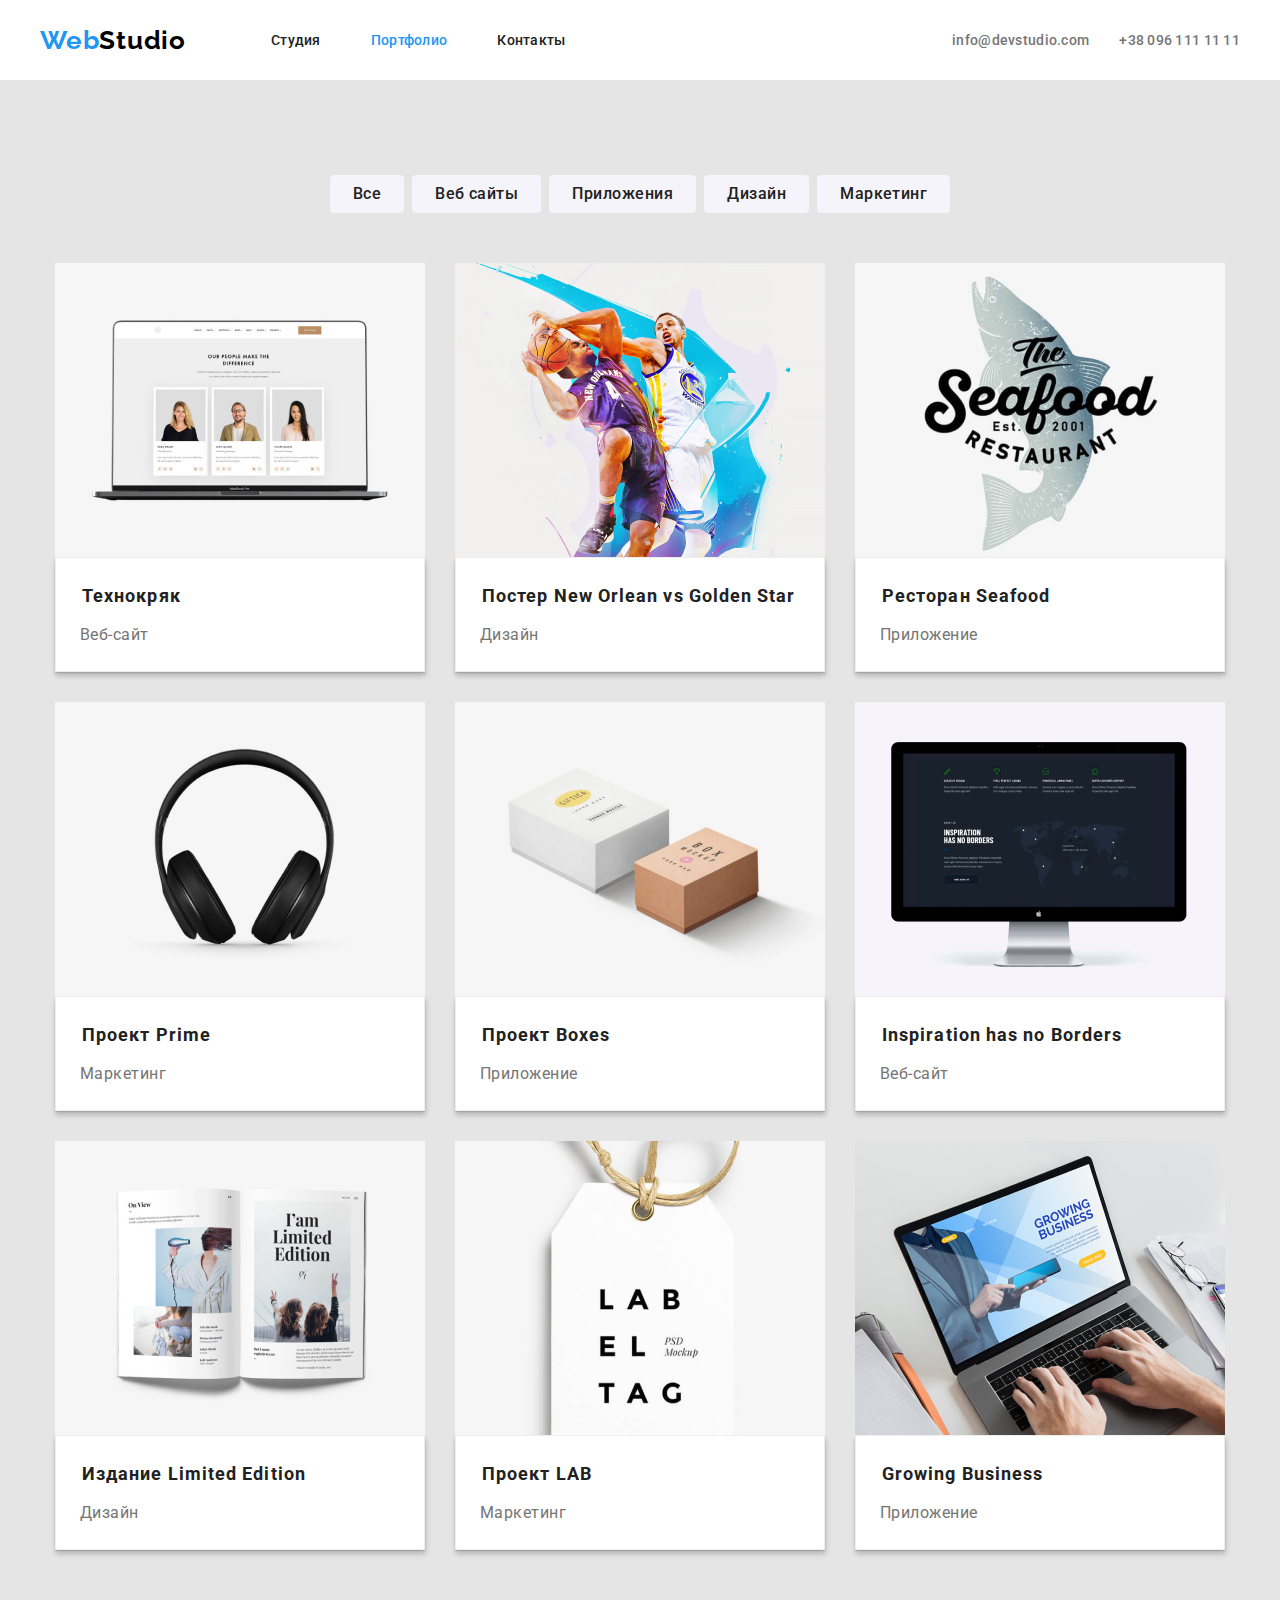
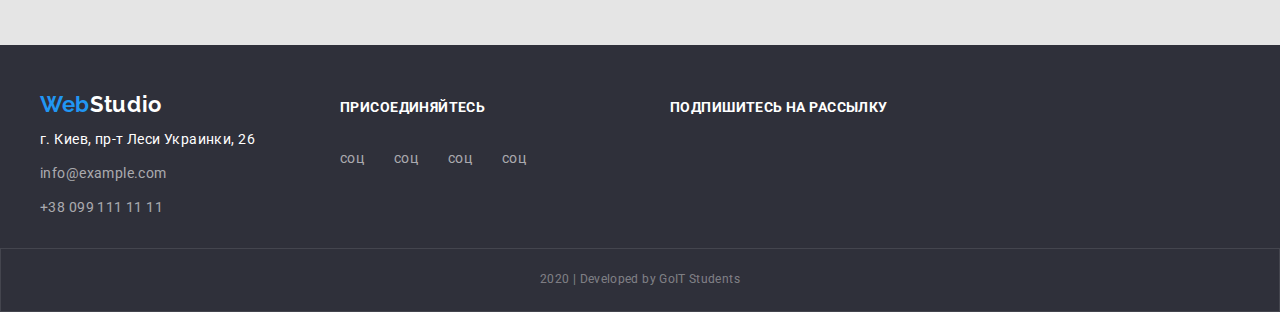
==== portfolio.html @ cdd5b528 "клон" ====
<!DOCTYPE html>
<html lang="ru">
  <head>
    <meta charset="UTF-8" />
    <meta name="viewport" content="width=device-width, initial-scale=1.0" />
    <title>Document</title>
    <link
      rel="stylesheet"
      href="https://cdnjs.cloudflare.com/ajax/libs/modern-normalize/0.6.0/modern-normalize.min.css"
    />
    <link
      href="https://fonts.googleapis.com/css2?family=Raleway:ital,wght@0,700;1,400&family=Roboto:ital,wght@0,400;0,500;0,700;1,900&display=swap"
      rel="stylesheet"
    />
    <link rel="stylesheet" href="./css/style.css" />
  </head>
  <body>
    <header>
      <nav class="container site-navigation">
        <a href="./" class="logo link"
          ><span class="logo-help">Web</span>Studio</a
        >
        <ul class="site-nav list main-list">
          <li>
            <a class="site-nav-link link" href="./index.html">Студия</a>
          </li>
          <li>
            <a class="site-nav-link link main" href="./portfolio.html"
              >Портфолио</a
            >
          </li>
          <li><a class="site-nav-link link" href="#">Контакты</a></li>
        </ul>
        <address class="header-adress">
          <ul class="site-nav list contacts-list">
            <li>
              <a
                class="site-nav-link link contacts"
                href="mailto:info@devstudio.com"
                >info@devstudio.com</a
              >
            </li>
            <li>
              <a class="site-nav-link link contacts" href="tel:+380961111111"
                >+38 096 111 11 11</a
              >
            </li>
          </ul>
        </address>
      </nav>
    </header>
    <main>
      <section class="card-filter container">
        <!--скрытый заголовок-->
        <h1 class="hidden">Что мы умеем</h1>
        <ul class="filter filter-list list">
          <li><button class="filter-button" type="button">Все</button></li>
          <li>
            <button class="filter-button" type="button">Веб сайты</button>
          </li>
          <li>
            <button class="filter-button" type="button">Приложения</button>
          </li>
          <li><button class="filter-button" type="button">Дизайн</button></li>
          <li>
            <button class="filter-button" type="button">Маркетинг</button>
          </li>
        </ul>
        <ul class="card-list list">
          <li>
            <img
              src="./img/portfolio-img/img-(8).jpg"
              alt="фото наших сотрудников"
              width="370"
            />
            <div class="border">
              <h2 class="portfolio-title">Технокряк</h2>
              <p class="portfolio-text">Веб-сайт</p>
              <p class="portfolio-description">
                Технокряк это современная площадка распространения коронавируса.
                Компании используют эту платформу для цифрового шпионажа и атак
                на защищённые сервера конкурентов.
              </p>
            </div>
          </li>
          <li>
            <img
              src="./img/portfolio-img/img.jpg"
              alt="два баскетболиста с мячем"
              width="370"
            />
            <div class="border">
              <h2 class="portfolio-title">Постер New Orlean vs Golden Star</h2>
              <p class="portfolio-text">Дизайн</p>
              <p class="portfolio-description">
                Lorem ipsum...
              </p>
            </div>
          </li>
          <li>
            <img
              src="./img/portfolio-img/img-(1).jpg"
              alt="логотип ресторана"
              width="370"
            />
            <div class="border">
              <h2 class="portfolio-title">Ресторан Seafood</h2>
              <p class="portfolio-text">Приложение</p>
              <p class="portfolio-description">
                Lorem ipsum...
              </p>
            </div>
          </li>
          <li>
            <img
              src="./img/portfolio-img/img-(2).jpg"
              alt="наушники"
              width="370"
            />
            <div class="border">
              <h2 class="portfolio-title">Проект Prime</h2>
              <p class="portfolio-text">Маркетинг</p>
              <p class="portfolio-description">
                Lorem ipsum...
              </p>
            </div>
          </li>
          <li>
            <img
              src="./img/portfolio-img/img-(3).jpg"
              alt="две коробки"
              width="370"
            />
            <div class="border">
              <h2 class="portfolio-title">Проект Boxes</h2>
              <p class="portfolio-text">Приложение</p>
              <p class="portfolio-description">
                Lorem ipsum...
              </p>
            </div>
          </li>
          <li>
            <img
              src="./img/portfolio-img/img-(4).jpg"
              alt="монитор компьютера"
              width="370"
            />
            <div class="border">
              <h2 class="portfolio-title">Inspiration has no Borders</h2>
              <p class="portfolio-text">Веб-сайт</p>
              <p class="portfolio-description">
                Lorem ipsum...
              </p>
            </div>
          </li>
          <li>
            <img
              src="./img/portfolio-img/img-(5).jpg"
              alt="открытая книга"
              width="370"
            />
            <div class="border">
              <h2 class="portfolio-title">Издание Limited Edition</h2>
              <p class="portfolio-text">Дизайн</p>
              <p class="portfolio-description">
                Lorem ipsum...
              </p>
            </div>
          </li>
          <li>
            <img
              src="./img/portfolio-img/img-(6).jpg"
              alt="бирка"
              width="370"
            />
            <div class="border">
              <h2 class="portfolio-title">Проект LAB</h2>
              <p class="portfolio-text">Маркетинг</p>
              <p class="portfolio-description">
                Lorem ipsum...
              </p>
            </div>
          </li>
          <li>
            <img
              src="./img/portfolio-img/img-(7).jpg"
              alt="ноутбук в работе"
              width="370"
            />
            <div class="border">
              <h2 class="portfolio-title">Growing Business</h2>
              <p class="portfolio-text">Приложение</p>
              <p class="portfolio-description">
                Lorem ipsum...
              </p>
            </div>
          </li>
        </ul>
      </section>
    </main>
    <footer class="main-footer">
      <div class="container">
        <div class="wrapper help-container">
          <a class="secondary-logo link" href="./"
            ><span class="secondary-logo-help">Web</span>Studio</a
          >
          <address>
            <p class="main-footer-text">г. Киев, пр-т Леси Украинки, 26</p>
            <ul class="main-footer-list list">
              <li>
                <a class="main-footer-link link" href="mailto:info@example.com"
                  >info@example.com</a
                >
              </li>
              <li>
                <a class="main-footer-link link" href="tel:+380991111111"
                  >+38 099 111 11 11</a
                >
              </li>
            </ul>
          </address>
        </div>
        <div class="wrapper help-icon">
          <b class="text-title">Присоединяйтесь</b>
          <ul class="list">
            <li>
              <a class="main-footer-link link footer-icon" href="#">соц</a>
            </li>
            <li>
              <a class="main-footer-link link footer-icon" href="#">соц</a>
            </li>
            <li>
              <a class="main-footer-link link footer-icon" href="#">соц</a>
            </li>
            <li>
              <a class="main-footer-link link footer-icon" href="#">соц</a>
            </li>
          </ul>
        </div>
        <div class="wrapper help-form">
          <b class="text-title">Подпишитесь на рассылку</b>
          <!--form-->
        </div>
      </div>
      <p class="main-footer-under">2020 | Developed by GoIT Students</p>
    </footer>
  </body>
</html>
---- css/style.css ----
:root {
  --akcent-color: #2196f3;
  --help-color: #ffffff;
  --text-color: #757575;
}

body {
  margin: 0;
  font-family: 'Roboto', sans-serif;
  font-style: normal;
  background-color: #e5e5e5;
  color: #212121;
}
img {
  display: block;
  box-sizing: border-box;
}
.container {
  width: 1230px;
  padding-left: 15px;
  padding-right: 15px;
  margin-left: auto;
  margin-right: auto;
}

.list {
  list-style: none;
  margin: 0;
  padding: 0;
}
.link {
  text-decoration: none;
  color: inherit;
  font-style: normal;
}
/*общие заголовки Ш-2*/
.general-heading {
  display: flex;
  justify-content: center;
  padding: o;
  font-size: 36px;
  line-height: 1.17;
  letter-spacing: 0.03em;
  margin: 0 auto;
}
/*логотип*/
.logo {
  color: #000000;
  font-family: 'Raleway', sans-serif;
  font-weight: bold;
  font-size: 26px;
  line-height: 80px;
  letter-spacing: 0.03em;
  margin-right: 85px;
}
.logo-help {
  color: var(--akcent-color);
}
/*навигация*/
.site-nav-link {
  font-weight: 500;
  font-size: 14px;
  line-height: 1.14;
  letter-spacing: 0.02em;
}
.site-nav-link:hover,
.site-nav-link:focus,
.site-nav-link:active {
  color: var(--akcent-color);
}
.main {
  color: var(--akcent-color);
}
.contacts {
  color: var(--text-color);
}
.site-nav,
.site-navigation {
  display: flex;
}
header {
  background-color: #ffffff;
}
.main-list li:not(:last-child) {
  margin-right: 50px;
}

.site-navigation li .link {
  line-height: 80px;
}
.contacts-list li:not(:last-child) {
  margin-right: 30px;
}
.header-adress {
  margin-left: auto;
}
/*эффективные решения*/
.main-title {
  margin: 0;
  padding: 0;
  font-weight: 900;
  font-size: 44px;
  line-height: 1.36;
  letter-spacing: 0.06em;
  text-transform: uppercase;
  color: var(--help-color);
  width: 700px;
  margin-right: auto;
  margin-left: auto;
  text-align: center;
}
.main-button {
  display: block;
  background-color: var(--akcent-color);
  color: var(--help-color);
  font-family: 'Roboto';
  font-style: normal;
  font-weight: bold;
  font-size: 16px;
  line-height: 1.87;
  text-align: center;
  letter-spacing: 0.06em;
  margin-left: auto;
  margin-right: auto;
  padding: 10px 30px;
  margin-top: 30px;
  border: 1px solid transparent;
}
.galery {
  background: url('../img/Header.jpg') center no-repeat;
  background-size: cover;
  padding-top: 200px;
  padding-bottom: 200px;
}
/* Особенности после главной картинки*/
.features {
  padding-top: 95px;
  padding-bottom: 95px;
}
.features-item {
  width: 270px;
}
.features-item:not(:last-child) {
  margin-right: 30px;
}
.features-list {
  display: flex;
}
.features-item {
  font-size: 14px;
  line-height: 1.14;
  letter-spacing: 0.03em;
  text-transform: uppercase;
}
.features-text {
  margin: 0;
  text-transform: none;
  color: var(--text-color);
  font-style: 14px;
  line-height: 25px;
}
.features-img {
  background-color: #f5f4fa;
  padding: 25px 100px;
}
.features-title {
  margin: 0;
  font-size: 14px;
  line-height: 1.23;
  letter-spacing: 0.03em;
  text-transform: uppercase;
  margin-top: 30px;
  margin-bottom: 10px;
}
/*чем мы занимаемся*/
.job {
  padding-bottom: 95px;
}
.job-list {
  display: flex;
  margin-top: 50px;
}
.job-list li:not(:last-child) {
  margin-right: 30px;
}
.job-list li {
  width: 370px;
}
.job-list img {
  display: block;
}
.job-title {
  font-weight: bold;
  font-size: 14px;
  line-height: 1.14;
  letter-spacing: 0.03em;
  text-transform: uppercase;
  color: var(--help-color);
  text-align: center;
  padding-bottom: 25px;
  padding-top: 25px;
  background-color: rgba(47, 48, 58, 0.8);
  margin: 0;
}
/*наша команда*/
.signature {
  margin: 0;
  margin-left: auto;
  margin-right: auto;
  font-size: 16px;
  line-height: 1.18;
  letter-spacing: 0.03em;
  text-align: center;
}
.team {
  padding-top: 95px;
  padding-bottom: 95px;
  background-color: #f5f4fa;
}
.team-list {
  display: flex;
  margin-top: 50px;
}
.team-list > li:not(:last-child) {
  margin-right: 30px;
}
.team-list > li {
  box-shadow: 0px 2px 1px rgba(0, 0, 0, 0.2), 0px 1px 1px rgba(0, 0, 0, 0.14),
    0px 1px 3px rgba(0, 0, 0, 0.12);
  border-radius: 0px 0px 4px 4px;
  width: 270px;
}
.team-title {
  font-weight: 500;
  margin-top: 30px;
  margin-bottom: 10px;
}
.icon-list {
  width: 270px;
  display: flex;
  justify-content: space-between;
  padding-right: 30px;
  padding-left: 30px;
  text-align: center;
}
.icon-list li {
  width: 44px;
}
.icon-list li:not(:last-child) {
  margin-right: 10px;
}
.team-list-item {
  padding-bottom: 25px;
}
.team-text {
  color: var(--text-color);
  margin-bottom: 10px;
}
.team-icon {
  color: #afb1b8;
  line-height: 44px;
}

.team-list li img {
  display: block;
}
.team-icon:hover,
.team-icon:focus {
  color: var(--help-color);
  background-color: var(--akcent-color);
}
/*постоянные клиенты*?????????????????????????????????????????????????*/
.brends {
  padding-top: 95px;
  padding-bottom: 95px;
}

.brends-list {
  margin-top: 50px;
  display: flex;
}
.brends-list li {
  width: 170px;
  border: 1px solid #afb1b8;
  border-radius: 4px;
}
.brends-list li a {
  display: flex;
  justify-content: center;
  align-items: center;
  padding-top: 20px;
  padding-bottom: 20px;
}
.brends-list li:not(:last-child) {
  margin-right: 30px;
}
/*подвал*/
.main-footer {
  color: var(--help-color);
  background-color: #2f303a;
  padding-top: 45px;
}
.main-footer .container {
  display: flex;
  align-items: baseline;
}

.secondary-logo {
  display: block;
  font-family: 'Raleway', sans-serif;
  font-weight: bold;
  font-size: 22px;
  line-height: 1.18;
  letter-spacing: 0.03em;
  margin-bottom: 10px;
}
.secondary-logo-help {
  color: var(--akcent-color);
}
.main-footer-text {
  margin: 0;
  font-style: normal;
  font-size: 14px;
  line-height: 1.71;
  letter-spacing: 0.03em;
  margin-bottom: 10px;
}
.main-footer-link {
  font-size: 14px;
  line-height: 1.71;
  letter-spacing: 0.03em;
  color: rgba(255, 255, 255, 0.6);
}
.footer-icon:hover,
.footer-icon:focus {
  background-color: var(--akcent-color);
  color: var(--help-color);
}
address .main-footer-list li {
  display: block;
}
address .main-footer-list li:not(:last-child) {
  margin-bottom: 10px;
}
.text-title {
  display: block;
  font-size: 14px;
  line-height: 1.14;
  letter-spacing: 0.03em;
  text-transform: uppercase;
  padding-bottom: 20px;
}
.main-footer-under {
  display: block;
  font-size: 12px;
  line-height: 2;
  text-align: center;
  letter-spacing: 0.03em;
  color: rgba(255, 255, 255, 0.4);
  margin: 0;
  padding-top: 18px;
  padding-bottom: 20px;
  border: 1px solid rgba(255, 255, 255, 0.1);
}
.help-icon ul {
  display: flex;
  justify-content: space-between;
}
.help-icon ul li:not(:last-child) {
  margin-right: 10px;
}
.help-icon ul li {
  width: 44px;
  line-height: 44px;
}
.wrapper {
  padding-top: 10px;
}
.help-container {
  padding-top: 0px;
  width: 230px;
  margin-right: 70px;
  padding-bottom: 28px;
}
.help-icon {
  width: 206px;
}
.help-form {
  width: 570px;
  margin-left: auto;
}
/*portfolio*/
.filter-button {
  background: #f5f4fa;
  font-family: 'Roboto';
  font-style: normal;
  font-weight: 500;
  font-size: 16px;
  line-height: 1.62;
  text-align: center;
  letter-spacing: 0.03em;
  color: #212121;
}
.filter-button:hover,
.filter-button:focus {
  background-color: var(--akcent-color);
  color: var(--help-color);
}
.portfolio-title {
  margin: 0;
  display: block;
  font-size: 18px;
  line-height: 2;
  letter-spacing: 0.06em;
  margin-bottom: 5px;
  padding-left: 26px;
}
.portfolio-text {
  box-sizing: border-box;
  margin: 0;
  font-size: 16px;
  line-height: 2;
  letter-spacing: 0.03em;
  color: var(--text-color);
  padding-left: 24px;
}
.portfolio-description {
  display: none;
  margin: 0;
  font-size: 18px;
  line-height: 1.55;
  letter-spacing: 0.03em;
  color: var(--help-color);
  padding-left: 24px;
  background-color: var(--akcent-color);
}
.card-filter {
  padding-top: 95px;
  padding-bottom: 95px;
}
.hidden {
  display: none;
}
.filter-list {
  display: flex;
  justify-content: center;
  padding-bottom: 15px;
}

.filter-list li:not(:last-child) {
  margin-right: 8px;
}

.filter-button {
  padding: 0 22px;
  border: 1px solid transparent;
  border-radius: 4px;
  line-height: 36px;
}
.filter {
  margin-bottom: 35px;
}
.card-list {
  display: flex;
  flex-wrap: wrap;
  justify-content: center;
}
.card-list li {
  box-sizing: border-box;
  width: 370px;
  margin-right: 30px;
  margin-bottom: 30px;
  background: #ffffff;
}
.card-list li:nth-child(3n) {
  margin-right: 0;
}
.card-list li:nth-last-child(-n + 3) {
  margin-bottom: 0;
}

.border {
  padding-bottom: 20px;
  padding-top: 20px;
  background: #ffffff;
  border: 1px solid #eeeeee;
  box-sizing: border-box;
  box-shadow: 1px 4px 6px rgba(0, 0, 0, 0.16), 0px 4px 4px rgba(0, 0, 0, 0.06),
    0px 1px 1px rgba(0, 0, 0, 0.12);
}

/*основной текст color: #212121; */
/* цвет текста color: #757575; */
/* цвет лого color: #000000;*/
/*цвет вспомогательный color: #FFFFFF;*/
/* akcent background: #2196F3; */
/*цвет девелопер color: rgba(255, 255, 255, 0.4); */
/* fon background: #E5E5E5;*/
/* fon-help background: #F5F4FA; */
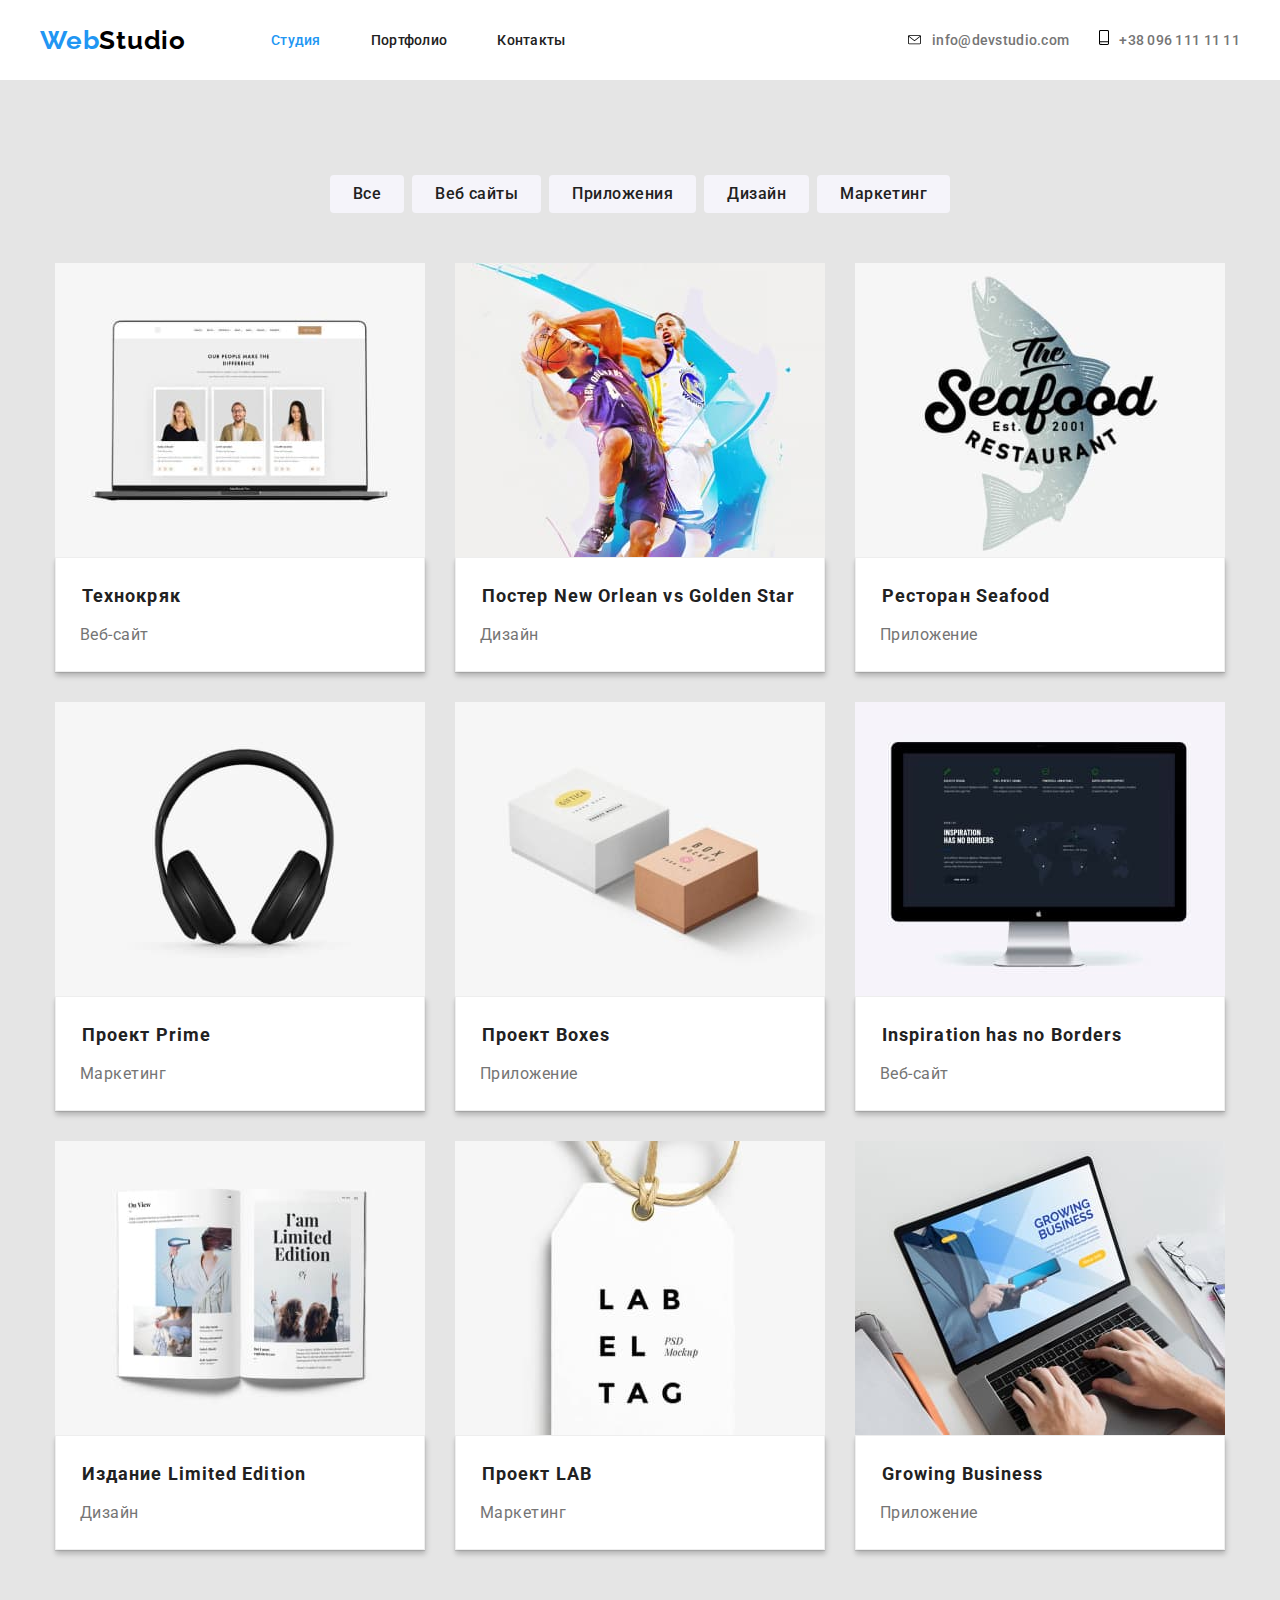
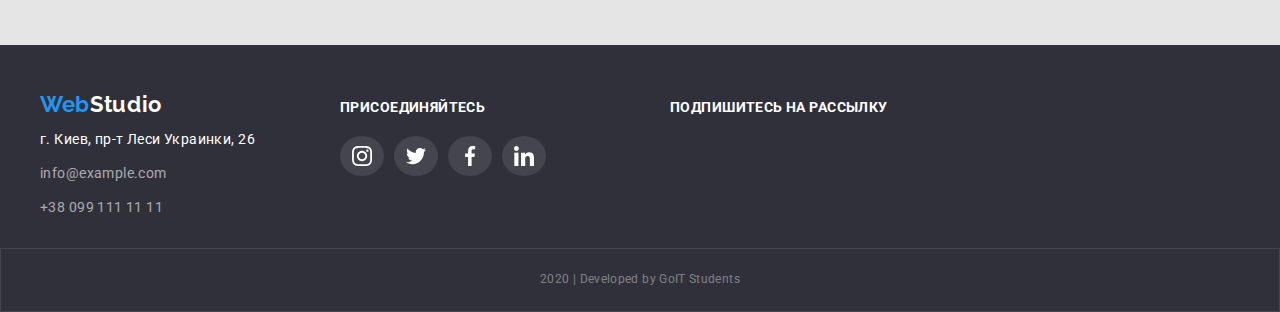
==== commit e52b1d0d: "all" ====
--- a/portfolio.html
+++ b/portfolio.html
@@ -22,12 +22,10 @@
         >
         <ul class="site-nav list main-list">
           <li>
-            <a class="site-nav-link link" href="./index.html">Студия</a>
-          </li>
-          <li>
-            <a class="site-nav-link link main" href="./portfolio.html"
-              >Портфолио</a
-            >
+            <a class="site-nav-link link main" href="./index.html">Студия</a>
+          </li>
+          <li>
+            <a class="site-nav-link link" href="./portfolio.html">Портфолио</a>
           </li>
           <li><a class="site-nav-link link" href="#">Контакты</a></li>
         </ul>
@@ -35,13 +33,15 @@
           <ul class="site-nav list contacts-list">
             <li>
               <a
-                class="site-nav-link link contacts"
+                class="site-nav-link link contacts link-1"
                 href="mailto:info@devstudio.com"
                 >info@devstudio.com</a
               >
             </li>
             <li>
-              <a class="site-nav-link link contacts" href="tel:+380961111111"
+              <a
+                class="site-nav-link link contacts link-2"
+                href="tel:+380961111111"
                 >+38 096 111 11 11</a
               >
             </li>
@@ -222,18 +222,30 @@
         </div>
         <div class="wrapper help-icon">
           <b class="text-title">Присоединяйтесь</b>
-          <ul class="list">
-            <li>
-              <a class="main-footer-link link footer-icon" href="#">соц</a>
-            </li>
-            <li>
-              <a class="main-footer-link link footer-icon" href="#">соц</a>
-            </li>
-            <li>
-              <a class="main-footer-link link footer-icon" href="#">соц</a>
-            </li>
-            <li>
-              <a class="main-footer-link link footer-icon" href="#">соц</a>
+          <ul class="list footer-icon-list">
+            <li>
+              <a class="main-footer-link link footer-icon" href="#"
+                ><svg class="footer-icon">
+                  <use href="./img/symbol-defs.svg#icon-instagram-2"></use></svg
+              ></a>
+            </li>
+            <li>
+              <a class="main-footer-link link footer-icon" href="#"
+                ><svg class="footer-icon">
+                  <use href="./img/symbol-defs.svg#icon-twitter-1"></use></svg
+              ></a>
+            </li>
+            <li>
+              <a class="main-footer-link link footer-icon" href="#"
+                ><svg class="footer-icon">
+                  <use href="./img/symbol-defs.svg#icon-facebook-1"></use></svg
+              ></a>
+            </li>
+            <li>
+              <a class="main-footer-link link footer-icon" href="#"
+                ><svg class="footer-icon">
+                  <use href="./img/symbol-defs.svg#icon-linkedin-1"></use></svg
+              ></a>
             </li>
           </ul>
         </div>
--- a/css/style.css
+++ b/css/style.css
@@ -63,6 +63,7 @@
   line-height: 1.14;
   letter-spacing: 0.02em;
 }
+
 .site-nav-link:hover,
 .site-nav-link:focus,
 .site-nav-link:active {
@@ -125,9 +126,16 @@
   padding: 10px 30px;
   margin-top: 30px;
   border: 1px solid transparent;
+  border-radius: 4px;
+  cursor: pointer;
 }
 .galery {
-  background: url('../img/Header.jpg') center no-repeat;
+  background-image: linear-gradient(
+      rgba(47, 48, 58, 0.8),
+      rgba(47, 48, 58, 0.8)
+    ),
+    url('../img/Header.jpg');
+  background-position: center;
   background-size: cover;
   padding-top: 200px;
   padding-bottom: 200px;
@@ -145,6 +153,7 @@
 }
 .features-list {
   display: flex;
+  justify-content: center;
 }
 .features-item {
   font-size: 14px;
@@ -159,9 +168,15 @@
   font-style: 14px;
   line-height: 25px;
 }
+.features-img-help {
+  height: 70px;
+  width: 70px;
+}
 .features-img {
+  width: 270px;
   background-color: #f5f4fa;
-  padding: 25px 100px;
+  text-align: center;
+  padding: 25px 0;
 }
 .features-title {
   margin: 0;
@@ -178,6 +193,7 @@
 }
 .job-list {
   display: flex;
+  justify-content: center;
   margin-top: 50px;
 }
 .job-list li:not(:last-child) {
@@ -238,13 +254,15 @@
 .icon-list {
   width: 270px;
   display: flex;
-  justify-content: space-between;
+  justify-content: center;
   padding-right: 30px;
   padding-left: 30px;
   text-align: center;
 }
 .icon-list li {
   width: 44px;
+  padding-bottom: 10px;
+  padding-top: 10px;
 }
 .icon-list li:not(:last-child) {
   margin-right: 10px;
@@ -257,7 +275,9 @@
   margin-bottom: 10px;
 }
 .team-icon {
-  color: #afb1b8;
+  display: inline-flex;
+  justify-content: center;
+  align-items: center;
   line-height: 44px;
 }
 
@@ -330,6 +350,7 @@
   line-height: 1.71;
   letter-spacing: 0.03em;
   color: rgba(255, 255, 255, 0.6);
+  text-align: center;
 }
 .footer-icon:hover,
 .footer-icon:focus {
@@ -488,6 +509,96 @@
   box-shadow: 1px 4px 6px rgba(0, 0, 0, 0.16), 0px 4px 4px rgba(0, 0, 0, 0.06),
     0px 1px 1px rgba(0, 0, 0, 0.12);
 }
+svg {
+  fill: currentColor;
+}
+.link-1::before {
+  content: '';
+  display: inline-flex;
+  margin-right: 10px;
+  background-image: url('../img/envelope.svg');
+  background-position: center;
+  background-size: contain;
+  background-repeat: no-repeat;
+  width: 15px;
+  height: 10px;
+}
+.link-1:hover::before {
+  content: '';
+  display: inline-flex;
+  margin-right: 10px;
+  background-image: url('../img/envelope.svg');
+  background-position: center;
+  background-repeat: no-repeat;
+  background-size: contain;
+  width: 15px;
+  height: 10px;
+  outline: 1px solid #2196f3;
+  fill: currentColor;
+}
+
+.link-2::before {
+  content: '';
+  display: inline-flex;
+  margin-right: 10px;
+  background-image: url('../img/smartphone.svg');
+  background-position: center;
+  background-repeat: no-repeat;
+  background-size: contain;
+  width: 10px;
+  height: 15px;
+}
+.link-2:hover::before {
+  content: '';
+  display: inline-flex;
+  margin-right: 10px;
+  background-image: url('../img/smartphone.svg');
+  background-position: center;
+  background-size: contain;
+  background-repeat: no-repeat;
+  width: 10px;
+  height: 15px;
+  fill: var(--akcent-color);
+}
+
+.our-icon {
+  fill: #afb1b8;
+  width: 20px;
+  height: 20px;
+}
+.icon-list li:hover {
+  background-color: var(--akcent-color);
+  border-radius: 50%;
+}
+.icon-list li:hover svg {
+  fill: white;
+}
+.brends-icon {
+  height: 45px;
+  fill: #afb1b8;
+}
+.brends-list li:hover svg {
+  fill: var(--akcent-color);
+}
+.brends-list li:hover {
+  border-color: var(--akcent-color);
+}
+.footer-icon {
+  fill: white;
+  width: 20px;
+  height: 20px;
+}
+.footer-icon-list li {
+  display: inline-flex;
+  justify-content: center;
+  padding-bottom: 10px;
+  padding-top: 10px;
+  border-radius: 50%;
+  background-color: rgba(255, 255, 255, 0.1);
+}
+.footer-icon-list li:hover {
+  background-color: var(--akcent-color);
+}
 
 /*основной текст color: #212121; */
 /* цвет текста color: #757575; */
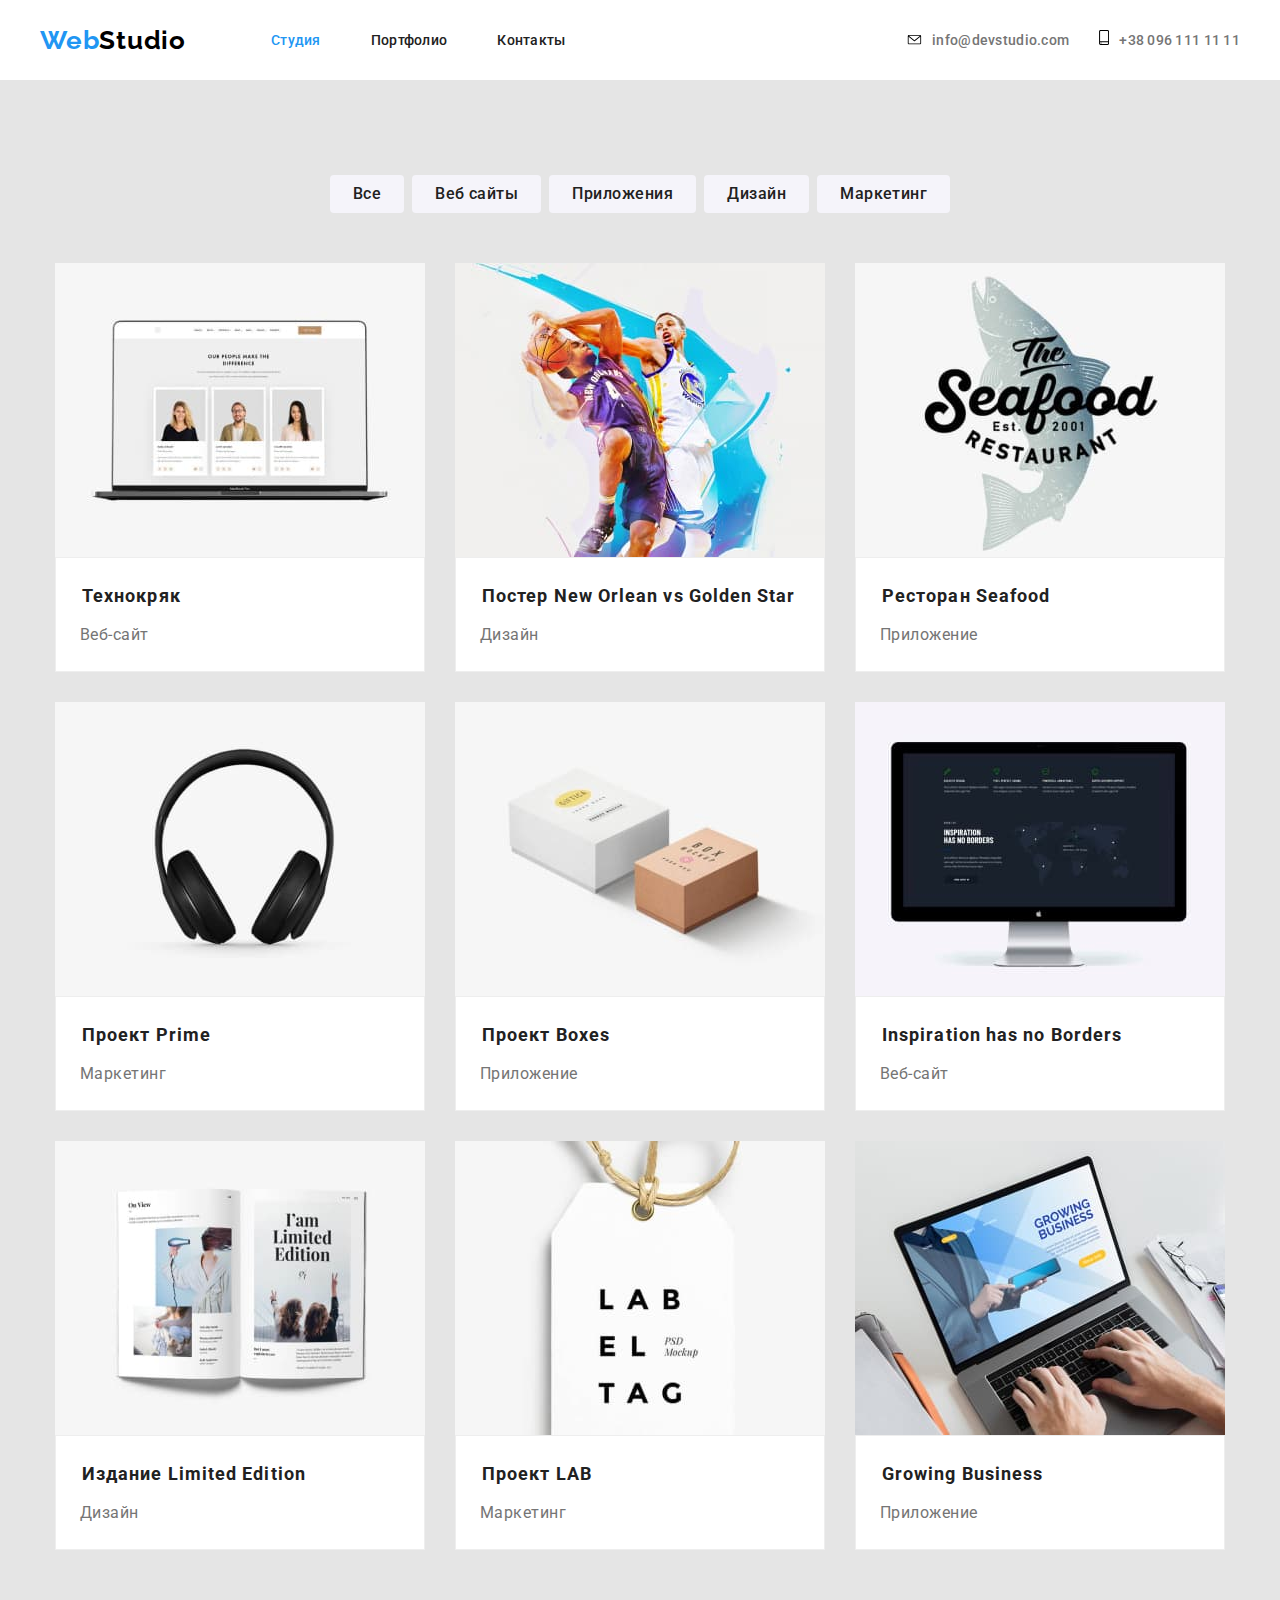
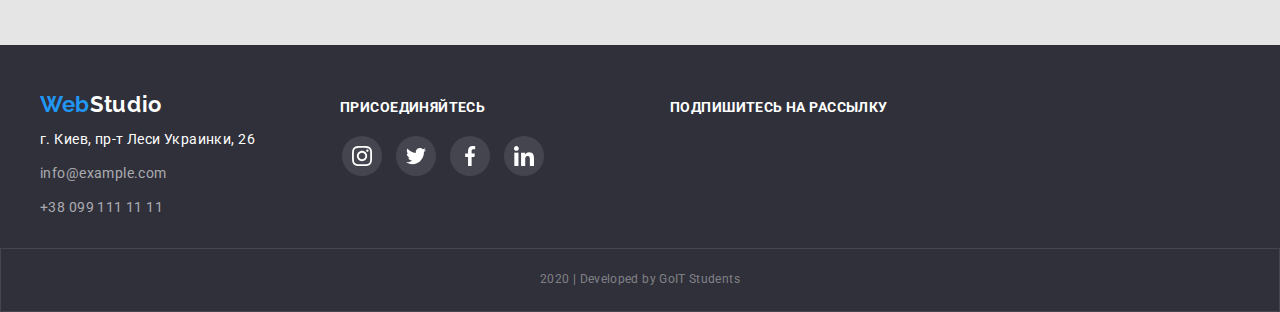
==== commit cda2ceda: "a" ====
--- a/portfolio.html
+++ b/portfolio.html
@@ -35,6 +35,9 @@
               <a
                 class="site-nav-link link contacts link-1"
                 href="mailto:info@devstudio.com"
+              >
+                <svg class="envelope">
+                  <use href="./img/symbol-defs.svg#icon-envelope"></use></svg
                 >info@devstudio.com</a
               >
             </li>
@@ -42,6 +45,8 @@
               <a
                 class="site-nav-link link contacts link-2"
                 href="tel:+380961111111"
+                ><svg class="smartphone">
+                  <use href="./img/symbol-defs.svg#icon-smartphone"></use></svg
                 >+38 096 111 11 11</a
               >
             </li>
@@ -225,25 +230,25 @@
           <ul class="list footer-icon-list">
             <li>
               <a class="main-footer-link link footer-icon" href="#"
-                ><svg class="footer-icon">
+                ><svg class="footer-icons">
                   <use href="./img/symbol-defs.svg#icon-instagram-2"></use></svg
               ></a>
             </li>
             <li>
               <a class="main-footer-link link footer-icon" href="#"
-                ><svg class="footer-icon">
+                ><svg class="footer-icons">
                   <use href="./img/symbol-defs.svg#icon-twitter-1"></use></svg
               ></a>
             </li>
             <li>
               <a class="main-footer-link link footer-icon" href="#"
-                ><svg class="footer-icon">
+                ><svg class="footer-icons">
                   <use href="./img/symbol-defs.svg#icon-facebook-1"></use></svg
               ></a>
             </li>
             <li>
               <a class="main-footer-link link footer-icon" href="#"
-                ><svg class="footer-icon">
+                ><svg class="footer-icons">
                   <use href="./img/symbol-defs.svg#icon-linkedin-1"></use></svg
               ></a>
             </li>
--- a/css/style.css
+++ b/css/style.css
@@ -64,9 +64,9 @@
   letter-spacing: 0.02em;
 }
 
-.site-nav-link:hover,
-.site-nav-link:focus,
-.site-nav-link:active {
+.site-nav li:hover a,
+.site-nav a:focus,
+.site-nav a:active {
   color: var(--akcent-color);
 }
 .main {
@@ -259,11 +259,7 @@
   padding-left: 30px;
   text-align: center;
 }
-.icon-list li {
-  width: 44px;
-  padding-bottom: 10px;
-  padding-top: 10px;
-}
+
 .icon-list li:not(:last-child) {
   margin-right: 10px;
 }
@@ -279,6 +275,8 @@
   justify-content: center;
   align-items: center;
   line-height: 44px;
+  padding-bottom: 10px;
+  padding-top: 10px;
 }
 
 .team-list li img {
@@ -299,7 +297,7 @@
   margin-top: 50px;
   display: flex;
 }
-.brends-list li {
+.brends-list a {
   width: 170px;
   border: 1px solid #afb1b8;
   border-radius: 4px;
@@ -356,6 +354,7 @@
 .footer-icon:focus {
   background-color: var(--akcent-color);
   color: var(--help-color);
+  outline: transparent;
 }
 address .main-footer-list li {
   display: block;
@@ -501,64 +500,16 @@
 }
 
 .border {
+  cursor: pointer;
   padding-bottom: 20px;
   padding-top: 20px;
   background: #ffffff;
   border: 1px solid #eeeeee;
   box-sizing: border-box;
+}
+.card-list:hover .border {
   box-shadow: 1px 4px 6px rgba(0, 0, 0, 0.16), 0px 4px 4px rgba(0, 0, 0, 0.06),
     0px 1px 1px rgba(0, 0, 0, 0.12);
-}
-svg {
-  fill: currentColor;
-}
-.link-1::before {
-  content: '';
-  display: inline-flex;
-  margin-right: 10px;
-  background-image: url('../img/envelope.svg');
-  background-position: center;
-  background-size: contain;
-  background-repeat: no-repeat;
-  width: 15px;
-  height: 10px;
-}
-.link-1:hover::before {
-  content: '';
-  display: inline-flex;
-  margin-right: 10px;
-  background-image: url('../img/envelope.svg');
-  background-position: center;
-  background-repeat: no-repeat;
-  background-size: contain;
-  width: 15px;
-  height: 10px;
-  outline: 1px solid #2196f3;
-  fill: currentColor;
-}
-
-.link-2::before {
-  content: '';
-  display: inline-flex;
-  margin-right: 10px;
-  background-image: url('../img/smartphone.svg');
-  background-position: center;
-  background-repeat: no-repeat;
-  background-size: contain;
-  width: 10px;
-  height: 15px;
-}
-.link-2:hover::before {
-  content: '';
-  display: inline-flex;
-  margin-right: 10px;
-  background-image: url('../img/smartphone.svg');
-  background-position: center;
-  background-size: contain;
-  background-repeat: no-repeat;
-  width: 10px;
-  height: 15px;
-  fill: var(--akcent-color);
 }
 
 .our-icon {
@@ -566,38 +517,76 @@
   width: 20px;
   height: 20px;
 }
-.icon-list li:hover {
+.icon-list a:hover,
+.icon-list a:focus {
   background-color: var(--akcent-color);
   border-radius: 50%;
-}
-.icon-list li:hover svg {
+  outline: transparent;
+}
+.icon-list a:hover svg,
+.icon-list a:focus svg {
   fill: white;
+}
+
+.icon-list a {
+  padding: 10px;
 }
 .brends-icon {
   height: 45px;
   fill: #afb1b8;
 }
-.brends-list li:hover svg {
+.brends-list a:hover svg {
   fill: var(--akcent-color);
 }
-.brends-list li:hover {
+.brends-list a:hover,
+.brends-list a:focus {
   border-color: var(--akcent-color);
-}
-.footer-icon {
+  outline: transparent;
+}
+.brends-list a:focus svg {
+  fill: var(--akcent-color);
+}
+.footer-icons {
   fill: white;
   width: 20px;
   height: 20px;
 }
 .footer-icon-list li {
-  display: inline-flex;
-  justify-content: center;
-  padding-bottom: 10px;
-  padding-top: 10px;
+  display: flex;
+  justify-content: center;
+  align-items: center;
+}
+.footer-icon-list li a:hover,
+.footer-icon-list li a:focus {
+  background-color: var(--akcent-color);
+  outline: transparent;
+}
+.footer-icon {
+  display: flex;
+  align-items: center;
+  padding: 10px;
   border-radius: 50%;
   background-color: rgba(255, 255, 255, 0.1);
 }
-.footer-icon-list li:hover {
-  background-color: var(--akcent-color);
+.contacts-list li {
+  display: inline-flex;
+  align-items: baseline;
+}
+.envelope {
+  width: 15px;
+  height: 10px;
+  margin-right: 10px;
+}
+.smartphone {
+  width: 10px;
+  height: 15px;
+  margin-right: 10px;
+}
+.contacts-list li:hover svg {
+  fill: var(--akcent-color);
+}
+.contacts-list a:focus svg {
+  fill: var(--akcent-color);
 }
 
 /*основной текст color: #212121; */
